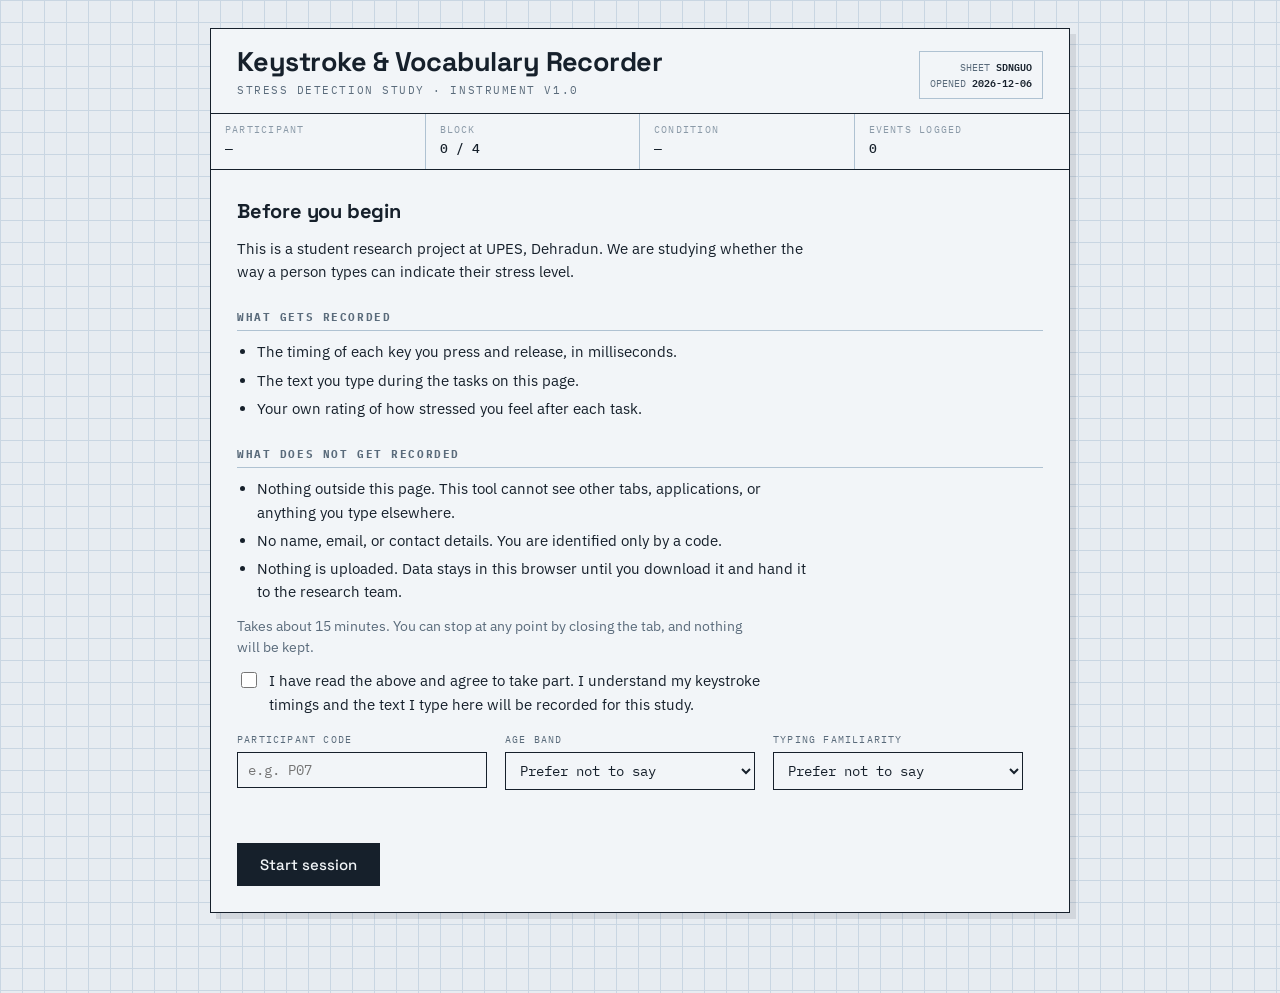
==== collector/typing_collector.html @ 455c0efb "Initial project release" ====
<!DOCTYPE html>
<html lang="en">
<head>
<meta charset="utf-8">
<meta name="viewport" content="width=device-width, initial-scale=1">
<title>Keystroke &amp; Vocabulary Recorder — Stress Study</title>
<link rel="preconnect" href="https://fonts.googleapis.com">
<link rel="preconnect" href="https://fonts.gstatic.com" crossorigin>
<link href="https://fonts.googleapis.com/css2?family=Space+Grotesk:wght@400;500;700&family=IBM+Plex+Mono:wght@400;500;600&family=IBM+Plex+Sans:wght@400;500;600&display=swap" rel="stylesheet">
<style>
:root{
  --paper:#E7ECF1;
  --paper-2:#F2F5F8;
  --grid:#C9D6E2;
  --grid-strong:#AFC2D2;
  --ink:#16202B;
  --ink-soft:#5A6B7B;
  --ink-faint:#8B9AA8;
  --pen:#B3123F;
  --pen-soft:#E4B5C3;
  --calm:#0F766E;
  --rule:#16202B;
  --focus:#B3123F;
}
*{box-sizing:border-box}
html,body{margin:0;padding:0}
body{
  background:var(--paper);
  background-image:
    linear-gradient(var(--grid) 1px, transparent 1px),
    linear-gradient(90deg, var(--grid) 1px, transparent 1px);
  background-size:22px 22px;
  color:var(--ink);
  font-family:'IBM Plex Sans',system-ui,sans-serif;
  font-size:15px;
  line-height:1.55;
  min-height:100vh;
  padding:28px 20px 80px;
}
.sheet{
  max-width:860px;margin:0 auto;
  background:var(--paper-2);
  border:1.5px solid var(--rule);
  box-shadow:6px 6px 0 rgba(22,32,43,.10);
}

/* ---- masthead ---- */
.masthead{border-bottom:1.5px solid var(--rule);padding:18px 26px 14px;display:flex;justify-content:space-between;align-items:flex-end;gap:18px;flex-wrap:wrap}
.masthead h1{
  font-family:'Space Grotesk',sans-serif;font-weight:700;
  font-size:clamp(19px,3.4vw,27px);letter-spacing:-.02em;margin:0;line-height:1.1;
}
.masthead .sub{font-family:'IBM Plex Mono',monospace;font-size:11px;letter-spacing:.14em;text-transform:uppercase;color:var(--ink-soft);margin-top:5px}
.stamp{font-family:'IBM Plex Mono',monospace;font-size:10px;line-height:1.5;text-align:right;color:var(--ink-soft);border:1px solid var(--grid-strong);padding:7px 10px;white-space:nowrap}
.stamp b{color:var(--ink);font-weight:600}

/* ---- field row (lab form) ---- */
.fields{display:flex;border-bottom:1.5px solid var(--rule);flex-wrap:wrap}
.field{flex:1 1 140px;padding:9px 14px;border-right:1px solid var(--grid-strong);min-width:0}
.field:last-child{border-right:none}
.field .k{font-family:'IBM Plex Mono',monospace;font-size:9.5px;letter-spacing:.13em;text-transform:uppercase;color:var(--ink-faint)}
.field .v{font-family:'IBM Plex Mono',monospace;font-size:13px;font-weight:500;margin-top:2px;overflow:hidden;text-overflow:ellipsis}

.body{padding:26px}
.screen{display:none}
.screen.on{display:block}

h2{font-family:'Space Grotesk',sans-serif;font-size:20px;letter-spacing:-.01em;margin:0 0 10px}
h3{font-family:'IBM Plex Mono',monospace;font-size:10.5px;letter-spacing:.15em;text-transform:uppercase;color:var(--ink-soft);margin:26px 0 9px;padding-bottom:5px;border-bottom:1px solid var(--grid-strong)}
p{margin:0 0 12px;max-width:64ch}
.muted{color:var(--ink-soft);font-size:13.5px}
ul{margin:0 0 12px;padding-left:20px;max-width:64ch}
li{margin-bottom:5px}

/* ---- controls ---- */
label.inline{display:flex;gap:9px;align-items:flex-start;margin:10px 0;cursor:pointer;max-width:64ch}
input[type=checkbox]{margin-top:3px;width:16px;height:16px;accent-color:var(--pen);flex-shrink:0}
input[type=text],input[type=number],select{
  font-family:'IBM Plex Mono',monospace;font-size:14px;padding:8px 10px;
  border:1.5px solid var(--ink);background:var(--paper-2);color:var(--ink);border-radius:0;width:100%;max-width:250px;
}
input:focus-visible,select:focus-visible,textarea:focus-visible,button:focus-visible{outline:2.5px solid var(--focus);outline-offset:2px}
.row{display:flex;gap:18px;flex-wrap:wrap;margin-bottom:14px}
.row>div{flex:0 1 250px}
.row .k{font-family:'IBM Plex Mono',monospace;font-size:10px;letter-spacing:.12em;text-transform:uppercase;color:var(--ink-soft);display:block;margin-bottom:5px}

button{
  font-family:'Space Grotesk',sans-serif;font-weight:500;font-size:15px;
  padding:11px 22px;border:1.5px solid var(--ink);background:var(--ink);color:var(--paper-2);
  cursor:pointer;border-radius:0;transition:transform .08s ease, box-shadow .08s ease;
}
button:hover:not(:disabled){transform:translate(-1px,-1px);box-shadow:3px 3px 0 rgba(22,32,43,.28)}
button:active:not(:disabled){transform:translate(0,0);box-shadow:none}
button:disabled{opacity:.35;cursor:not-allowed}
button.ghost{background:transparent;color:var(--ink)}
button.pen{background:var(--pen);border-color:var(--pen)}
.actions{display:flex;gap:11px;flex-wrap:wrap;margin-top:22px;align-items:center}

/* ---- condition banner ---- */
.banner{border:1.5px solid var(--ink);padding:13px 16px;margin-bottom:18px;display:flex;justify-content:space-between;align-items:center;gap:14px;flex-wrap:wrap}
.banner.calm{border-color:var(--calm);background:rgba(15,118,110,.06)}
.banner.pressed{border-color:var(--pen);background:rgba(179,18,63,.06)}
.banner .lbl{font-family:'IBM Plex Mono',monospace;font-size:10px;letter-spacing:.15em;text-transform:uppercase;color:var(--ink-soft)}
.banner .title{font-family:'Space Grotesk',sans-serif;font-weight:700;font-size:17px;margin-top:1px}
.clock{font-family:'IBM Plex Mono',monospace;font-size:30px;font-weight:600;font-variant-numeric:tabular-nums;letter-spacing:-.02em}
.clock.warn{color:var(--pen)}

/* ---- passage ---- */
.passage{
  border-left:3px solid var(--grid-strong);padding:12px 16px;margin-bottom:16px;
  font-family:'IBM Plex Sans',sans-serif;font-size:15.5px;line-height:1.7;background:rgba(201,214,226,.20);
}
.prompt{border-left:3px solid var(--pen);padding:12px 16px;margin-bottom:16px;background:rgba(179,18,63,.05);font-size:15.5px}

textarea{
  width:100%;min-height:180px;padding:14px;font-family:'IBM Plex Mono',monospace;font-size:14.5px;line-height:1.65;
  border:1.5px solid var(--ink);background:var(--paper-2);color:var(--ink);resize:vertical;border-radius:0;
}
textarea:disabled{opacity:.55}

/* ---- live trace: the signature ---- */
.trace-wrap{margin-top:16px;border:1.5px solid var(--ink);background:var(--paper-2)}
.trace-head{display:flex;justify-content:space-between;align-items:center;padding:6px 11px;border-bottom:1px solid var(--grid-strong);font-family:'IBM Plex Mono',monospace;font-size:9.5px;letter-spacing:.14em;text-transform:uppercase;color:var(--ink-soft)}
canvas{display:block;width:100%;height:96px}
.readout{display:flex;border-top:1px solid var(--grid-strong);flex-wrap:wrap}
.cell{flex:1 1 88px;padding:7px 11px;border-right:1px solid var(--grid-strong)}
.cell:last-child{border-right:none}
.cell .k{font-family:'IBM Plex Mono',monospace;font-size:9px;letter-spacing:.11em;text-transform:uppercase;color:var(--ink-faint)}
.cell .v{font-family:'IBM Plex Mono',monospace;font-size:17px;font-weight:600;font-variant-numeric:tabular-nums}

/* ---- rating scale ---- */
.scale{display:flex;gap:8px;flex-wrap:wrap;margin:12px 0 6px}
.scale button{flex:1 1 84px;background:transparent;color:var(--ink);padding:14px 8px;font-family:'IBM Plex Mono',monospace;font-size:13px}
.scale button.sel{background:var(--pen);border-color:var(--pen);color:var(--paper-2)}
.scale-ends{display:flex;justify-content:space-between;font-family:'IBM Plex Mono',monospace;font-size:10px;color:var(--ink-faint);text-transform:uppercase;letter-spacing:.1em}

/* ---- progress ---- */
.blocks{display:flex;gap:5px;margin-bottom:20px}
.blk{flex:1;height:5px;background:var(--grid)}
.blk.done{background:var(--calm)}
.blk.now{background:var(--pen)}

table{width:100%;border-collapse:collapse;font-family:'IBM Plex Mono',monospace;font-size:12.5px;margin-bottom:8px}
th,td{text-align:left;padding:6px 9px;border-bottom:1px solid var(--grid-strong)}
th{font-size:9.5px;letter-spacing:.12em;text-transform:uppercase;color:var(--ink-faint);font-weight:500}
td.num{text-align:right;font-variant-numeric:tabular-nums}

.note{font-family:'IBM Plex Mono',monospace;font-size:11.5px;color:var(--ink-soft);border-top:1px solid var(--grid-strong);padding-top:12px;margin-top:24px}
.err{color:var(--pen);font-family:'IBM Plex Mono',monospace;font-size:12.5px;margin-top:9px;min-height:17px}

@media (prefers-reduced-motion:reduce){*{transition:none!important;animation:none!important}
button:hover:not(:disabled){transform:none;box-shadow:none}}
@media (max-width:560px){body{padding:12px 8px 60px}.body{padding:18px 15px}.masthead{padding:15px 16px 12px}}
</style>
</head>
<body>
<div class="sheet">

  <div class="masthead">
    <div>
      <h1>Keystroke &amp; Vocabulary Recorder</h1>
      <div class="sub">Stress Detection Study · Instrument v1.0</div>
    </div>
    <div class="stamp">
      SHEET <b id="stampId">—</b><br>
      OPENED <b id="stampDate">—</b>
    </div>
  </div>

  <div class="fields">
    <div class="field"><div class="k">Participant</div><div class="v" id="fParticipant">—</div></div>
    <div class="field"><div class="k">Block</div><div class="v" id="fBlock">0 / 4</div></div>
    <div class="field"><div class="k">Condition</div><div class="v" id="fCondition">—</div></div>
    <div class="field"><div class="k">Events logged</div><div class="v" id="fEvents">0</div></div>
  </div>

  <div class="body">

  <!-- ================= CONSENT ================= -->
  <section class="screen on" id="s-consent">
    <h2>Before you begin</h2>
    <p>This is a student research project at UPES, Dehradun. We are studying whether the way a person types can indicate their stress level.</p>

    <h3>What gets recorded</h3>
    <ul>
      <li>The timing of each key you press and release, in milliseconds.</li>
      <li>The text you type during the tasks on this page.</li>
      <li>Your own rating of how stressed you feel after each task.</li>
    </ul>

    <h3>What does not get recorded</h3>
    <ul>
      <li>Nothing outside this page. This tool cannot see other tabs, applications, or anything you type elsewhere.</li>
      <li>No name, email, or contact details. You are identified only by a code.</li>
      <li>Nothing is uploaded. Data stays in this browser until you download it and hand it to the research team.</li>
    </ul>

    <p class="muted">Takes about 15 minutes. You can stop at any point by closing the tab, and nothing will be kept.</p>

    <label class="inline">
      <input type="checkbox" id="consent">
      <span>I have read the above and agree to take part. I understand my keystroke timings and the text I type here will be recorded for this study.</span>
    </label>

    <div class="row" style="margin-top:16px">
      <div>
        <span class="k">Participant code</span>
        <input type="text" id="pid" placeholder="e.g. P07" maxlength="12" autocomplete="off">
      </div>
      <div>
        <span class="k">Age band</span>
        <select id="age">
          <option value="">Prefer not to say</option>
          <option>18–21</option><option>22–25</option><option>26–30</option><option>31+</option>
        </select>
      </div>
      <div>
        <span class="k">Typing familiarity</span>
        <select id="skill">
          <option value="">Prefer not to say</option>
          <option>Beginner</option><option>Comfortable</option><option>Touch typist</option>
        </select>
      </div>
    </div>

    <div class="err" id="consentErr"></div>
    <div class="actions"><button id="btnStart">Start session</button></div>
  </section>

  <!-- ================= BRIEF ================= -->
  <section class="screen" id="s-brief">
    <h2 id="briefTitle">Block 1 of 4</h2>
    <div class="blocks" id="briefBlocks"></div>
    <div class="banner" id="briefBanner">
      <div><div class="lbl">Condition</div><div class="title" id="briefCond">—</div></div>
      <div><div class="lbl">Task</div><div class="title" id="briefTask">—</div></div>
    </div>
    <p id="briefText"></p>
    <p class="muted" id="briefHint"></p>
    <div class="actions"><button id="btnBegin">Begin task</button></div>
  </section>

  <!-- ================= TASK ================= -->
  <section class="screen" id="s-task">
    <div class="banner" id="taskBanner">
      <div><div class="lbl">Condition</div><div class="title" id="taskCond">—</div></div>
      <div class="clock" id="clock">00:00</div>
    </div>

    <div id="passageBox" class="passage"></div>
    <div id="promptBox" class="prompt"></div>

    <textarea id="entry" spellcheck="false" autocomplete="off" autocapitalize="off"
      placeholder="Start typing here…"></textarea>

    <div class="trace-wrap">
      <div class="trace-head"><span>Inter-key interval trace</span><span id="traceScale">0–600 ms</span></div>
      <canvas id="trace" width="1600" height="192" aria-label="Live trace of the time between your keystrokes"></canvas>
      <div class="readout">
        <div class="cell"><div class="k">Keys</div><div class="v" id="mKeys">0</div></div>
        <div class="cell"><div class="k">Speed cpm</div><div class="v" id="mSpeed">0</div></div>
        <div class="cell"><div class="k">Corrections</div><div class="v" id="mBack">0</div></div>
        <div class="cell"><div class="k">Pauses &gt;2s</div><div class="v" id="mPause">0</div></div>
        <div class="cell"><div class="k">Median IKI</div><div class="v" id="mIki">—</div></div>
      </div>
    </div>

    <div class="err" id="taskErr"></div>
    <div class="actions"><button id="btnDone">Finish task</button>
      <span class="muted" id="taskFloor"></span></div>
  </section>

  <!-- ================= RATING ================= -->
  <section class="screen" id="s-rate">
    <h2>How did that feel?</h2>
    <p class="muted">Answer for how you felt <em>during the task you just did</em>, not in general.</p>

    <h3>Stress level</h3>
    <div class="scale" id="scaleStress">
      <button data-v="Low">Low</button>
      <button data-v="Medium">Medium</button>
      <button data-v="High">High</button>
    </div>

    <h3>Intensity</h3>
    <div class="scale" id="scaleIntensity">
      <button data-v="1">1</button><button data-v="2">2</button><button data-v="3">3</button>
      <button data-v="4">4</button><button data-v="5">5</button>
    </div>
    <div class="scale-ends"><span>Completely relaxed</span><span>Extremely stressed</span></div>

    <h3>Time pressure felt</h3>
    <div class="scale" id="scalePressure">
      <button data-v="1">1</button><button data-v="2">2</button><button data-v="3">3</button>
      <button data-v="4">4</button><button data-v="5">5</button>
    </div>
    <div class="scale-ends"><span>None at all</span><span>Very high</span></div>

    <div class="err" id="rateErr"></div>
    <div class="actions"><button id="btnNext">Continue</button></div>
  </section>

  <!-- ================= DONE ================= -->
  <section class="screen" id="s-done">
    <h2>Session complete</h2>
    <p>Thank you. Download both files and send them to the research team.</p>

    <h3>Recorded</h3>
    <table id="summary"></table>

    <div class="actions">
      <button class="pen" id="btnCsvSessions">Download sessions.csv</button>
      <button class="pen" id="btnCsvKeys">Download keystrokes.csv</button>
      <button class="ghost" id="btnJson">Download raw JSON</button>
    </div>

    <div class="actions">
      <button class="ghost" id="btnAnother">Record another participant</button>
    </div>

    <div class="note">
      sessions.csv holds one row per task with the typed text and your ratings.
      keystrokes.csv holds one row per key event with millisecond timings.
      They join on <b>session_id</b>.
    </div>
  </section>

  </div>
</div>

<script>
"use strict";

/* ------------------------------------------------------------------
   Block design: relaxed first, then pressured, so the pressure
   condition cannot contaminate the relaxed baseline.
   Each condition has a COPY task (clean keystroke dynamics, controlled
   text) and a FREE task (real vocabulary + sentiment signal).
-------------------------------------------------------------------*/
const PASSAGE_A = "The library on the north side of campus stays open until midnight during term time. Most students sit near the windows because the light is better there and the tables are wider. A small noticeboard by the entrance lists the opening hours for each day of the week.";
const PASSAGE_B = "Quarterly throughput increased by 34% while the average handling time fell from 12.6 minutes to 9.8 minutes; however, the variance across the three regional teams widened considerably, and the committee requested a breakdown by shift, weekday, and escalation category before approving the revised staffing model.";

const BLOCKS = [
  { cond:"relaxed",   task:"copy", limit:0,   title:"Relaxed · Copy a passage",
    text:"Type the passage below at whatever pace feels natural. There is no timer and no score. Accuracy does not matter.",
    hint:"Take as long as you like." },
  { cond:"relaxed",   task:"free", limit:0,   title:"Relaxed · Write freely",
    text:"Write a few sentences about how your week has been going and what has been on your mind lately.",
    hint:"Aim for 40 words or more. There is no time limit." },
  { cond:"pressured", task:"copy", limit:90,  title:"Pressured · Copy under time",
    text:"Type the passage below as quickly and accurately as you can. You have 90 seconds. The passage is deliberately difficult.",
    hint:"The timer starts on your first keystroke." },
  { cond:"pressured", task:"free", limit:75,  title:"Pressured · Write under time",
    text:"In 75 seconds, write about something currently worrying you or a deadline you are facing.",
    hint:"Write as much as you can before the timer runs out." }
];

const MIN_CHARS = 60;
const PAUSE_MS  = 2000;

const state = {
  participant:{ id:"", age:"", skill:"", consentAt:"" },
  sheetId: "S" + Math.random().toString(36).slice(2,7).toUpperCase(),
  blockIndex: 0,
  sessions: [],
  current: null,
  rating: { stress:null, intensity:null, pressure:null }
};

/* ---------- tiny helpers ---------- */
const $ = id => document.getElementById(id);
const show = id => { document.querySelectorAll(".screen").forEach(s=>s.classList.remove("on")); $(id).classList.add("on"); window.scrollTo({top:0,behavior:"instant"}); };
const pad2 = n => String(n).padStart(2,"0");
const nowIso = () => new Date().toISOString();

function median(a){ if(!a.length) return null; const s=[...a].sort((x,y)=>x-y); const m=s.length>>1;
  return s.length%2 ? s[m] : (s[m-1]+s[m])/2; }

/* ---------- stamps ---------- */
$("stampId").textContent = state.sheetId;
$("stampDate").textContent = new Date().toISOString().slice(0,10);

/* ================= CONSENT ================= */
$("btnStart").addEventListener("click", () => {
  const id = $("pid").value.trim();
  if(!$("consent").checked){ $("consentErr").textContent = "Tick the consent box to continue."; return; }
  if(!id){ $("consentErr").textContent = "Enter a participant code so the files can be matched up."; return; }
  $("consentErr").textContent = "";
  state.participant = { id, age:$("age").value, skill:$("skill").value, consentAt: nowIso() };
  $("fParticipant").textContent = id;
  state.blockIndex = 0;
  openBrief();
});

/* ================= BRIEF ================= */
function renderBlocks(el){
  el.innerHTML = "";
  BLOCKS.forEach((_,i)=>{
    const d=document.createElement("div");
    d.className = "blk" + (i<state.blockIndex ? " done" : i===state.blockIndex ? " now" : "");
    el.appendChild(d);
  });
}

function openBrief(){
  const b = BLOCKS[state.blockIndex];
  $("briefTitle").textContent = `Block ${state.blockIndex+1} of ${BLOCKS.length}`;
  $("briefCond").textContent  = b.cond === "relaxed" ? "Relaxed" : "Time pressure";
  $("briefTask").textContent  = b.task === "copy" ? "Copy passage" : "Free writing";
  $("briefText").textContent  = b.text;
  $("briefHint").textContent  = b.hint;
  $("briefBanner").className  = "banner " + (b.cond==="relaxed" ? "calm" : "pressed");
  renderBlocks($("briefBlocks"));
  $("fBlock").textContent = `${state.blockIndex+1} / ${BLOCKS.length}`;
  $("fCondition").textContent = b.cond === "relaxed" ? "Relaxed" : "Pressured";
  show("s-brief");
}
$("btnBegin").addEventListener("click", startTask);

/* ================= TASK ================= */
let timerHandle = null, tickHandle = null, started = false;

function startTask(){
  const b = BLOCKS[state.blockIndex];
  state.current = {
    session_id: `${state.participant.id}_B${state.blockIndex+1}`,
    block: state.blockIndex+1,
    condition: b.cond,
    task_type: b.task,
    time_limit_s: b.limit,
    target_text: b.task==="copy" ? (b.cond==="relaxed"?PASSAGE_A:PASSAGE_B) : "",
    prompt: b.task==="free" ? b.text : "",
    started_at: nowIso(),
    t0: performance.now(),
    events: [],
    downAt: new Map(),
    ikis: [],
    lastDown: null,
    backspaces: 0,
    pauses: 0
  };
  started = false;

  $("taskCond").textContent = b.cond==="relaxed" ? "Relaxed" : "Time pressure";
  $("taskBanner").className = "banner " + (b.cond==="relaxed" ? "calm" : "pressed");
  $("taskErr").textContent = "";
  $("taskFloor").textContent = b.task==="free" ? `Minimum ${MIN_CHARS} characters.` : "";

  if(b.task==="copy"){ $("passageBox").style.display="block"; $("passageBox").textContent = state.current.target_text; $("promptBox").style.display="none"; }
  else { $("passageBox").style.display="none"; $("promptBox").style.display="block"; $("promptBox").textContent = b.text; }

  const ta = $("entry");
  ta.value = ""; ta.disabled = false;
  $("clock").textContent = b.limit ? `${pad2(Math.floor(b.limit/60))}:${pad2(b.limit%60)}` : "00:00";
  $("clock").classList.remove("warn");
  resetTrace(); updateMetrics();
  show("s-task");
  setTimeout(()=>ta.focus(), 60);
}

const entry = $("entry");
entry.addEventListener("paste", e => { e.preventDefault(); $("taskErr").textContent = "Pasting is disabled — the study needs your live typing."; });
entry.addEventListener("drop",  e => e.preventDefault());

entry.addEventListener("keydown", e => {
  const c = state.current; if(!c) return;
  const t = performance.now() - c.t0;

  if(!started){ started = true; beginClock(); }

  if(!c.downAt.has(e.code)) c.downAt.set(e.code, t);

  if(c.lastDown !== null){
    const iki = t - c.lastDown;
    if(iki >= 0 && iki < 60000){
      c.ikis.push(iki);
      if(iki > PAUSE_MS) c.pauses++;
      pushTrace(iki);
    }
  }
  c.lastDown = t;
  if(e.key === "Backspace" || e.key === "Delete") c.backspaces++;

  c.events.push({ ev:"down", key:e.key, code:e.code, t:+t.toFixed(2),
                  shift:e.shiftKey?1:0, ctrl:e.ctrlKey?1:0, alt:e.altKey?1:0 });
  updateMetrics();
});

entry.addEventListener("keyup", e => {
  const c = state.current; if(!c) return;
  const t = performance.now() - c.t0;
  let dwell = null;
  if(c.downAt.has(e.code)){ dwell = t - c.downAt.get(e.code); c.downAt.delete(e.code); }
  c.events.push({ ev:"up", key:e.key, code:e.code, t:+t.toFixed(2),
                  dwell: dwell===null?"":+dwell.toFixed(2), shift:0, ctrl:0, alt:0 });
});

/* ---------- clock ---------- */
function beginClock(){
  const b = BLOCKS[state.blockIndex];
  const t0 = performance.now();
  clearInterval(tickHandle);
  tickHandle = setInterval(()=>{
    const el = (performance.now()-t0)/1000;
    if(b.limit){
      const left = Math.max(0, b.limit - el);
      $("clock").textContent = `${pad2(Math.floor(left/60))}:${pad2(Math.floor(left%60))}`;
      $("clock").classList.toggle("warn", left <= 15);
      if(left <= 0){ clearInterval(tickHandle); finishTask(true); }
    } else {
      $("clock").textContent = `${pad2(Math.floor(el/60))}:${pad2(Math.floor(el%60))}`;
    }
    updateMetrics();
  }, 200);
}

/* ---------- live metrics ---------- */
function updateMetrics(){
  const c = state.current; if(!c) return;
  const chars = entry.value.length;
  const mins = Math.max((performance.now()-c.t0)/60000, 1e-6);
  $("mKeys").textContent  = c.events.filter(e=>e.ev==="down").length;
  $("mSpeed").textContent = started ? Math.round(chars/mins) : 0;
  $("mBack").textContent  = c.backspaces;
  $("mPause").textContent = c.pauses;
  const m = median(c.ikis);
  $("mIki").textContent   = m===null ? "—" : Math.round(m);
  $("fEvents").textContent = totalEvents() + c.events.length;
}
const totalEvents = () => state.sessions.reduce((n,s)=>n+s.events.length,0);

/* ---------- the trace: a chart-recorder pen for inter-key intervals ---------- */
const cv = $("trace"), cx = cv.getContext("2d");
let traceData = [];
const TRACE_MAX = 160, TRACE_CEIL = 600;

function resetTrace(){ traceData = []; drawTrace(); }
function pushTrace(v){ traceData.push(v); if(traceData.length>TRACE_MAX) traceData.shift(); drawTrace(); }

function drawTrace(){
  const W = cv.width, H = cv.height;
  const css = getComputedStyle(document.documentElement);
  const grid = css.getPropertyValue("--grid").trim() || "#C9D6E2";
  const pen  = css.getPropertyValue("--pen").trim()  || "#B3123F";
  const soft = css.getPropertyValue("--ink-faint").trim() || "#8B9AA8";

  cx.clearRect(0,0,W,H);

  // graph-paper ruling
  cx.strokeStyle = grid; cx.lineWidth = 1;
  for(let i=1;i<4;i++){ const y=(H/4)*i; cx.beginPath(); cx.moveTo(0,y); cx.lineTo(W,y); cx.stroke(); }

  // pause threshold line
  const yPause = H - (Math.min(PAUSE_MS,TRACE_CEIL)/TRACE_CEIL)*H;
  cx.strokeStyle = soft; cx.setLineDash([5,5]);
  cx.beginPath(); cx.moveTo(0,yPause); cx.lineTo(W,yPause); cx.stroke(); cx.setLineDash([]);

  if(!traceData.length) return;

  const step = W / TRACE_MAX;
  cx.strokeStyle = pen; cx.lineWidth = 2.2; cx.lineJoin="round";
  cx.beginPath();
  traceData.forEach((v,i)=>{
    const x = i*step;
    const y = H - (Math.min(v,TRACE_CEIL)/TRACE_CEIL)*H;
    i ? cx.lineTo(x,y) : cx.moveTo(x,y);
  });
  cx.stroke();

  // mark pauses that clipped the ceiling
  cx.fillStyle = pen;
  traceData.forEach((v,i)=>{ if(v>TRACE_CEIL){ cx.fillRect(i*step-1.5, 0, 3, 7); } });
}
window.addEventListener("resize", drawTrace);

/* ---------- finish ---------- */
$("btnDone").addEventListener("click", ()=>finishTask(false));

function finishTask(auto){
  const c = state.current; if(!c) return;
  const b = BLOCKS[state.blockIndex];
  const text = entry.value;

  if(!auto && text.trim().length < MIN_CHARS){
    $("taskErr").textContent = `Type at least ${MIN_CHARS} characters before finishing (currently ${text.trim().length}).`;
    return;
  }
  clearInterval(tickHandle);
  entry.disabled = true;

  const durMs = performance.now() - c.t0;
  const downs = c.events.filter(e=>e.ev==="down").length;
  const dwells = c.events.filter(e=>e.ev==="up" && e.dwell!=="" && e.dwell<2000).map(e=>e.dwell);

  c.typed_text   = text;
  c.ended_at     = nowIso();
  c.duration_s   = +(durMs/1000).toFixed(2);
  c.char_count   = text.length;
  c.word_count   = text.trim() ? text.trim().split(/\s+/).length : 0;
  c.keystrokes   = downs;
  c.typing_speed_cpm = +(text.length/(durMs/60000)).toFixed(2);
  c.backspace_rate   = downs ? +(c.backspaces/downs).toFixed(4) : 0;
  c.long_pause_rate  = c.ikis.length ? +(c.pauses/c.ikis.length).toFixed(4) : 0;
  c.median_iki_ms    = median(c.ikis) === null ? "" : +median(c.ikis).toFixed(2);
  c.mean_iki_ms      = c.ikis.length ? +(c.ikis.reduce((a,b)=>a+b,0)/c.ikis.length).toFixed(2) : "";
  c.mean_dwell_ms    = dwells.length ? +(dwells.reduce((a,b)=>a+b,0)/dwells.length).toFixed(2) : "";
  c.timed_out        = auto ? 1 : 0;
  delete c.downAt;

  state.rating = { stress:null, intensity:null, pressure:null };
  document.querySelectorAll(".scale button").forEach(b=>b.classList.remove("sel"));
  $("rateErr").textContent = "";
  show("s-rate");
}

/* ================= RATING ================= */
function wireScale(elId, key){
  $(elId).addEventListener("click", e => {
    const btn = e.target.closest("button"); if(!btn) return;
    $(elId).querySelectorAll("button").forEach(b=>b.classList.remove("sel"));
    btn.classList.add("sel");
    state.rating[key] = btn.dataset.v;
  });
}
wireScale("scaleStress","stress");
wireScale("scaleIntensity","intensity");
wireScale("scalePressure","pressure");

$("btnNext").addEventListener("click", () => {
  const r = state.rating;
  if(!r.stress || !r.intensity || !r.pressure){ $("rateErr").textContent = "Answer all three before continuing."; return; }
  const c = state.current;
  c.self_report_stress = r.stress;
  c.self_report_intensity = +r.intensity;
  c.self_report_pressure = +r.pressure;
  state.sessions.push(c);
  state.current = null;
  persist();

  state.blockIndex++;
  if(state.blockIndex < BLOCKS.length) openBrief();
  else finishSession();
});

/* ================= DONE ================= */
function finishSession(){
  const t = $("summary");
  t.innerHTML = "<tr><th>Block</th><th>Condition</th><th>Task</th><th class='num'>Words</th><th class='num'>Keys</th><th class='num'>cpm</th><th>Stress</th></tr>";
  state.sessions.forEach(s=>{
    const tr = document.createElement("tr");
    tr.innerHTML = `<td>${s.block}</td><td>${s.condition}</td><td>${s.task_type}</td>
      <td class="num">${s.word_count}</td><td class="num">${s.keystrokes}</td>
      <td class="num">${Math.round(s.typing_speed_cpm)}</td><td>${s.self_report_stress}</td>`;
    t.appendChild(tr);
  });
  $("fCondition").textContent = "complete";
  show("s-done");
}

/* ---------- CSV export ---------- */
const SESSION_COLS = ["participant_id","age_band","typing_familiarity","session_id","block","condition",
  "task_type","time_limit_s","timed_out","started_at","ended_at","duration_s","char_count","word_count",
  "keystrokes","typing_speed_cpm","backspace_count","backspace_rate","long_pause_count","long_pause_rate",
  "median_iki_ms","mean_iki_ms","mean_dwell_ms","self_report_stress","self_report_intensity",
  "self_report_pressure","typed_text"];

function esc(v){
  const s = v===null||v===undefined ? "" : String(v);
  return /[",\n\r]/.test(s) ? '"'+s.replace(/"/g,'""')+'"' : s;
}

function sessionsCsv(){
  const p = state.participant;
  const rows = [SESSION_COLS.join(",")];
  state.sessions.forEach(s=>{
    rows.push([p.id,p.age,p.skill,s.session_id,s.block,s.condition,s.task_type,s.time_limit_s,s.timed_out,
      s.started_at,s.ended_at,s.duration_s,s.char_count,s.word_count,s.keystrokes,s.typing_speed_cpm,
      s.backspaces,s.backspace_rate,s.pauses,s.long_pause_rate,s.median_iki_ms,s.mean_iki_ms,s.mean_dwell_ms,
      s.self_report_stress,s.self_report_intensity,s.self_report_pressure,s.typed_text].map(esc).join(","));
  });
  return rows.join("\n");
}

function keystrokesCsv(){
  const p = state.participant;
  const rows = ["participant_id,session_id,condition,task_type,event,key,code,t_ms,dwell_ms,shift,ctrl,alt,stress_label"];
  state.sessions.forEach(s=>{
    s.events.forEach(e=>{
      rows.push([p.id,s.session_id,s.condition,s.task_type,e.ev,e.key,e.code,e.t,
        e.dwell===undefined?"":e.dwell,e.shift,e.ctrl,e.alt,s.self_report_stress].map(esc).join(","));
    });
  });
  return rows.join("\n");
}

function download(name, text, mime){
  const blob = new Blob([text], {type: mime || "text/csv;charset=utf-8"});
  const url = URL.createObjectURL(blob);
  const a = document.createElement("a");
  a.href = url; a.download = name; document.body.appendChild(a); a.click();
  document.body.removeChild(a); setTimeout(()=>URL.revokeObjectURL(url), 1500);
}

const tag = () => `${state.participant.id}_${state.sheetId}`;
$("btnCsvSessions").addEventListener("click", ()=>download(`sessions_${tag()}.csv`, sessionsCsv()));
$("btnCsvKeys").addEventListener("click", ()=>download(`keystrokes_${tag()}.csv`, keystrokesCsv()));
$("btnJson").addEventListener("click", ()=>download(`raw_${tag()}.json`,
  JSON.stringify({participant:state.participant, sheet:state.sheetId, sessions:state.sessions}, null, 2),
  "application/json"));

$("btnAnother").addEventListener("click", ()=>{
  if(!confirm("Start a new participant? Download the files first — this clears the current session.")) return;
  state.sessions = []; state.blockIndex = 0; state.current = null;
  state.sheetId = "S" + Math.random().toString(36).slice(2,7).toUpperCase();
  $("stampId").textContent = state.sheetId;
  $("pid").value = ""; $("consent").checked = false;
  $("fParticipant").textContent = "—"; $("fBlock").textContent = "0 / 4";
  $("fCondition").textContent = "—"; $("fEvents").textContent = "0";
  show("s-consent");
});

/* ---------- crash resilience (best effort, never blocks the app) ---------- */
function persist(){
  try{
    localStorage.setItem("stress_recorder_backup", JSON.stringify({
      participant: state.participant, sheet: state.sheetId,
      sessions: state.sessions.map(s=>({...s, events: s.events.length}))
    }));
  }catch(_){ /* private mode or file:// — data still lives in memory */ }
}

window.addEventListener("beforeunload", e => {
  if(state.sessions.length && $("s-done").classList.contains("on") === false){
    e.preventDefault(); e.returnValue = "";
  }
});

drawTrace();
</script>
</body>
</html>
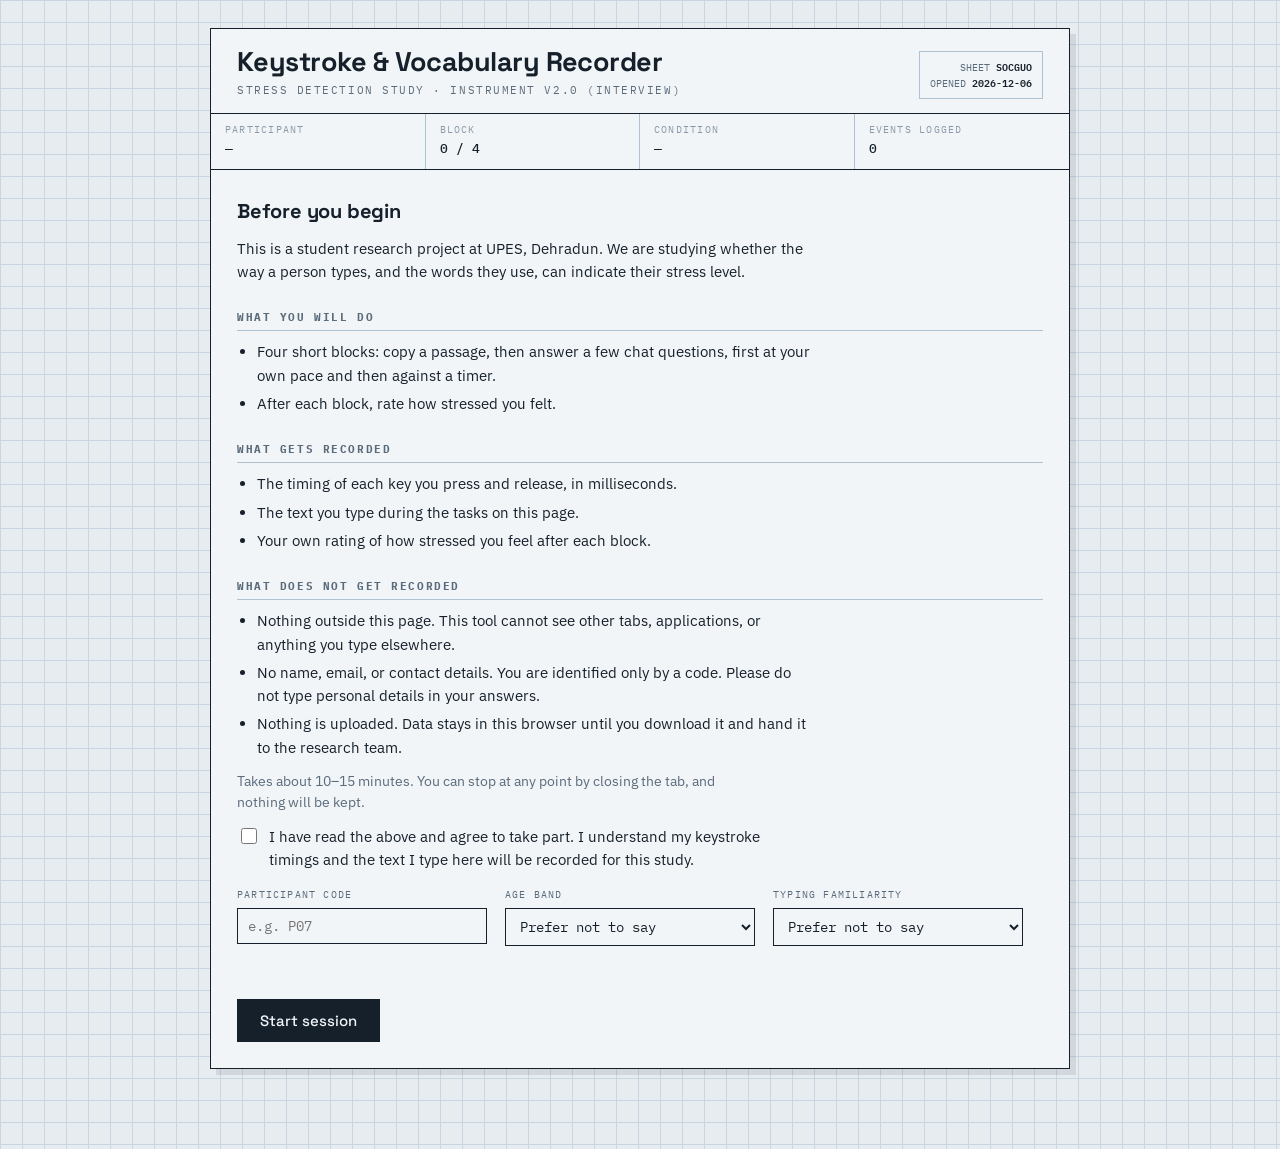
==== commit df58b6dd: "Complete final evaluation, EmoSurv study and history dashboard - Add EmoSurv as a second paired data" ====
--- a/collector/typing_collector.html
+++ b/collector/typing_collector.html
@@ -151,6 +151,19 @@
 @media (prefers-reduced-motion:reduce){*{transition:none!important;animation:none!important}
 button:hover:not(:disabled){transform:none;box-shadow:none}}
 @media (max-width:560px){body{padding:12px 8px 60px}.body{padding:18px 15px}.masthead{padding:15px 16px 12px}}
+
+/* ---- chat (interview blocks) ---- */
+.qcount{font-family:'IBM Plex Mono',monospace;font-size:11px;letter-spacing:.12em;text-transform:uppercase;color:var(--ink-soft);margin-bottom:10px}
+.chatlog{border:1.5px solid var(--ink);background:var(--paper);padding:14px;height:300px;overflow-y:auto;margin-bottom:12px;display:flex;flex-direction:column;gap:9px}
+.msg{max-width:78%;padding:9px 13px;font-size:15px;line-height:1.5;white-space:pre-wrap;overflow-wrap:anywhere}
+.msg.bot{align-self:flex-start;background:var(--paper-2);border:1.5px solid var(--grid-strong)}
+.msg.bot.q{border-color:var(--ink);font-weight:500}
+.msg.me{align-self:flex-end;background:var(--ink);color:var(--paper-2)}
+.msg.me.late{background:var(--pen)}
+.msg .meta{display:block;font-family:'IBM Plex Mono',monospace;font-size:9.5px;letter-spacing:.1em;text-transform:uppercase;opacity:.7;margin-top:3px}
+#reply{min-height:96px}
+.recover{border:1.5px dashed var(--pen);padding:10px 14px;margin-bottom:18px;font-size:13.5px;display:none}
+.recover.on{display:block}
 </style>
 </head>
 <body>
@@ -159,7 +172,7 @@
   <div class="masthead">
     <div>
       <h1>Keystroke &amp; Vocabulary Recorder</h1>
-      <div class="sub">Stress Detection Study · Instrument v1.0</div>
+      <div class="sub">Stress Detection Study · Instrument v2.0 (interview)</div>
     </div>
     <div class="stamp">
       SHEET <b id="stampId">—</b><br>
@@ -176,26 +189,41 @@
 
   <div class="body">
 
+  <div class="recover" id="recoverBox">
+    A recording from an earlier visit is still saved in this browser
+    (<b id="recoverWho">—</b>).
+    <div class="actions" style="margin-top:8px">
+      <button class="pen" id="btnRecoverDl">Download recovered data</button>
+      <button class="ghost" id="btnRecoverDrop">Discard it</button>
+    </div>
+  </div>
+
   <!-- ================= CONSENT ================= -->
   <section class="screen on" id="s-consent">
     <h2>Before you begin</h2>
-    <p>This is a student research project at UPES, Dehradun. We are studying whether the way a person types can indicate their stress level.</p>
+    <p>This is a student research project at UPES, Dehradun. We are studying whether the way a person types, and the words they use, can indicate their stress level.</p>
+
+    <h3>What you will do</h3>
+    <ul>
+      <li>Four short blocks: copy a passage, then answer a few chat questions, first at your own pace and then against a timer.</li>
+      <li>After each block, rate how stressed you felt.</li>
+    </ul>
 
     <h3>What gets recorded</h3>
     <ul>
       <li>The timing of each key you press and release, in milliseconds.</li>
       <li>The text you type during the tasks on this page.</li>
-      <li>Your own rating of how stressed you feel after each task.</li>
+      <li>Your own rating of how stressed you feel after each block.</li>
     </ul>
 
     <h3>What does not get recorded</h3>
     <ul>
       <li>Nothing outside this page. This tool cannot see other tabs, applications, or anything you type elsewhere.</li>
-      <li>No name, email, or contact details. You are identified only by a code.</li>
+      <li>No name, email, or contact details. You are identified only by a code. Please do not type personal details in your answers.</li>
       <li>Nothing is uploaded. Data stays in this browser until you download it and hand it to the research team.</li>
     </ul>
 
-    <p class="muted">Takes about 15 minutes. You can stop at any point by closing the tab, and nothing will be kept.</p>
+    <p class="muted">Takes about 10–15 minutes. You can stop at any point by closing the tab, and nothing will be kept.</p>
 
     <label class="inline">
       <input type="checkbox" id="consent">
@@ -237,10 +265,10 @@
     </div>
     <p id="briefText"></p>
     <p class="muted" id="briefHint"></p>
-    <div class="actions"><button id="btnBegin">Begin task</button></div>
+    <div class="actions"><button id="btnBegin">Begin</button></div>
   </section>
 
-  <!-- ================= TASK ================= -->
+  <!-- ================= COPY TASK ================= -->
   <section class="screen" id="s-task">
     <div class="banner" id="taskBanner">
       <div><div class="lbl">Condition</div><div class="title" id="taskCond">—</div></div>
@@ -248,32 +276,54 @@
     </div>
 
     <div id="passageBox" class="passage"></div>
-    <div id="promptBox" class="prompt"></div>
 
     <textarea id="entry" spellcheck="false" autocomplete="off" autocapitalize="off"
       placeholder="Start typing here…"></textarea>
 
-    <div class="trace-wrap">
-      <div class="trace-head"><span>Inter-key interval trace</span><span id="traceScale">0–600 ms</span></div>
-      <canvas id="trace" width="1600" height="192" aria-label="Live trace of the time between your keystrokes"></canvas>
-      <div class="readout">
-        <div class="cell"><div class="k">Keys</div><div class="v" id="mKeys">0</div></div>
-        <div class="cell"><div class="k">Speed cpm</div><div class="v" id="mSpeed">0</div></div>
-        <div class="cell"><div class="k">Corrections</div><div class="v" id="mBack">0</div></div>
-        <div class="cell"><div class="k">Pauses &gt;2s</div><div class="v" id="mPause">0</div></div>
-        <div class="cell"><div class="k">Median IKI</div><div class="v" id="mIki">—</div></div>
-      </div>
-    </div>
+    <div id="traceSlotTask"></div>
 
     <div class="err" id="taskErr"></div>
     <div class="actions"><button id="btnDone">Finish task</button>
       <span class="muted" id="taskFloor"></span></div>
   </section>
 
+  <!-- ================= CHAT TASK ================= -->
+  <section class="screen" id="s-chat">
+    <div class="banner" id="chatBanner">
+      <div><div class="lbl">Condition</div><div class="title" id="chatCond">—</div></div>
+      <div class="clock" id="chatClock">00:00</div>
+    </div>
+    <div class="qcount" id="qCount">Question 1 of 4</div>
+
+    <div class="chatlog" id="chatLog" aria-live="polite"></div>
+
+    <textarea id="reply" spellcheck="false" autocomplete="off" autocapitalize="off"
+      placeholder="Type your answer… (Enter sends, Shift+Enter for a new line)"></textarea>
+
+    <div id="traceSlotChat"></div>
+
+    <div class="err" id="chatErr"></div>
+    <div class="actions"><button id="btnSend">Send answer</button>
+      <span class="muted" id="chatFloor"></span></div>
+  </section>
+
+  <!-- shared live trace, moved into whichever task screen is active -->
+  <div class="trace-wrap" id="traceWrap">
+    <div class="trace-head"><span>Inter-key interval trace</span><span id="traceScale">0–600 ms</span></div>
+    <canvas id="trace" width="1600" height="192" aria-label="Live trace of the time between your keystrokes"></canvas>
+    <div class="readout">
+      <div class="cell"><div class="k">Keys</div><div class="v" id="mKeys">0</div></div>
+      <div class="cell"><div class="k">Speed cpm</div><div class="v" id="mSpeed">0</div></div>
+      <div class="cell"><div class="k">Corrections</div><div class="v" id="mBack">0</div></div>
+      <div class="cell"><div class="k">Pauses &gt;2s</div><div class="v" id="mPause">0</div></div>
+      <div class="cell"><div class="k">Median IKI</div><div class="v" id="mIki">—</div></div>
+    </div>
+  </div>
+
   <!-- ================= RATING ================= -->
   <section class="screen" id="s-rate">
     <h2>How did that feel?</h2>
-    <p class="muted">Answer for how you felt <em>during the task you just did</em>, not in general.</p>
+    <p class="muted">Answer for how you felt <em>during the block you just did</em>, not in general.</p>
 
     <h3>Stress level</h3>
     <div class="scale" id="scaleStress">
@@ -303,15 +353,16 @@
   <!-- ================= DONE ================= -->
   <section class="screen" id="s-done">
     <h2>Session complete</h2>
-    <p>Thank you. Download both files and send them to the research team.</p>
+    <p>Thank you. Download the files and send them to the research team.</p>
 
     <h3>Recorded</h3>
     <table id="summary"></table>
 
     <div class="actions">
-      <button class="pen" id="btnCsvSessions">Download sessions.csv</button>
-      <button class="pen" id="btnCsvKeys">Download keystrokes.csv</button>
-      <button class="ghost" id="btnJson">Download raw JSON</button>
+      <button class="pen" id="btnCsvAll">Download both CSV files</button>
+      <button class="ghost" id="btnCsvSessions">sessions.csv only</button>
+      <button class="ghost" id="btnCsvKeys">keystrokes.csv only</button>
+      <button class="ghost" id="btnJson">Raw JSON</button>
     </div>
 
     <div class="actions">
@@ -319,9 +370,9 @@
     </div>
 
     <div class="note">
-      sessions.csv holds one row per task with the typed text and your ratings.
+      sessions.csv holds one row per copy task and one row per chat answer, with the typed text and the block's ratings.
       keystrokes.csv holds one row per key event with millisecond timings.
-      They join on <b>session_id</b>.
+      They join on <b>session_id</b>. Put both in <b>data/own/</b>.
     </div>
   </section>
 
@@ -332,38 +383,80 @@
 "use strict";
 
 /* ------------------------------------------------------------------
-   Block design: relaxed first, then pressured, so the pressure
-   condition cannot contaminate the relaxed baseline.
-   Each condition has a COPY task (clean keystroke dynamics, controlled
-   text) and a FREE task (real vocabulary + sentiment signal).
+   Study design (v2, interview):
+     B1 relaxed  · copy a passage        (no timer)
+     B2 relaxed  · chat, 4 questions     (no timer)
+     B3 pressured· copy a passage        (timer)
+     B4 pressured· chat, 4 questions     (timer per answer)
+   Relaxed blocks run first so the pressure condition cannot contaminate
+   the relaxed baseline.
+
+   Confound control: the two passages are matched in length and
+   structure, and the chat questions come from ONE neutral pool that is
+   shuffled per participant. Which passage and which questions land in
+   which condition is random, so any difference between conditions comes
+   from the time pressure, not from the topic or the text difficulty.
 -------------------------------------------------------------------*/
-const PASSAGE_A = "The library on the north side of campus stays open until midnight during term time. Most students sit near the windows because the light is better there and the tables are wider. A small noticeboard by the entrance lists the opening hours for each day of the week.";
-const PASSAGE_B = "Quarterly throughput increased by 34% while the average handling time fell from 12.6 minutes to 9.8 minutes; however, the variance across the three regional teams widened considerably, and the committee requested a breakdown by shift, weekday, and escalation category before approving the revised staffing model.";
+const PASSAGES = [
+  { id:"P1", text:"The library on the north side of campus stays open until midnight during term time. Most students sit near the windows because the light is better there and the tables are wider. A small noticeboard by the entrance lists the opening hours for each day of the week." },
+  { id:"P2", text:"The bus to the city centre leaves from the stop outside the main gate every twenty minutes. Most passengers sit near the front because the seats are newer there and the view is clearer. A printed timetable on the shelter lists the first and last buses for each day of the week." }
+];
+
+const QUESTIONS = [
+  { id:"Q1", text:"What did you do yesterday evening?" },
+  { id:"Q2", text:"Describe your usual morning routine." },
+  { id:"Q3", text:"What are your plans for the coming weekend?" },
+  { id:"Q4", text:"Tell me about a place where you like to spend time, and why." },
+  { id:"Q5", text:"How do you usually get to class or work, and how long does it take?" },
+  { id:"Q6", text:"Describe a meal you had recently." },
+  { id:"Q7", text:"What is something you have learned or worked on this week?" },
+  { id:"Q8", text:"Tell me about a hobby or activity you do regularly." }
+];
+
+const QUESTIONS_PER_BLOCK = 4;
+const MIN_COPY_CHARS  = 60;
+const MIN_REPLY_CHARS = 20;
+const PAUSE_MS        = 2000;
+const COPY_LIMIT_S    = 75;   // pressured copy
+const REPLY_LIMIT_S   = 30;   // pressured chat, per answer
 
 const BLOCKS = [
-  { cond:"relaxed",   task:"copy", limit:0,   title:"Relaxed · Copy a passage",
+  { cond:"relaxed",   task:"copy", limit:0,
     text:"Type the passage below at whatever pace feels natural. There is no timer and no score. Accuracy does not matter.",
     hint:"Take as long as you like." },
-  { cond:"relaxed",   task:"free", limit:0,   title:"Relaxed · Write freely",
-    text:"Write a few sentences about how your week has been going and what has been on your mind lately.",
-    hint:"Aim for 40 words or more. There is no time limit." },
-  { cond:"pressured", task:"copy", limit:90,  title:"Pressured · Copy under time",
-    text:"Type the passage below as quickly and accurately as you can. You have 90 seconds. The passage is deliberately difficult.",
-    hint:"The timer starts on your first keystroke." },
-  { cond:"pressured", task:"free", limit:75,  title:"Pressured · Write under time",
-    text:"In 75 seconds, write about something currently worrying you or a deadline you are facing.",
-    hint:"Write as much as you can before the timer runs out." }
+  { cond:"relaxed",   task:"chat", limit:0,
+    text:`You will be asked ${QUESTIONS_PER_BLOCK} short everyday questions in a chat. Answer each in a sentence or two.`,
+    hint:`No time limit. Aim for at least ${MIN_REPLY_CHARS} characters per answer.` },
+  { cond:"pressured", task:"copy", limit:COPY_LIMIT_S,
+    text:`Type the passage below as quickly and accurately as you can. You have ${COPY_LIMIT_S} seconds.`,
+    hint:"The timer starts on your first keystroke. When it reaches zero the task ends." },
+  { cond:"pressured", task:"chat", limit:REPLY_LIMIT_S,
+    text:`${QUESTIONS_PER_BLOCK} more chat questions — but now you have only ${REPLY_LIMIT_S} seconds per answer. Answer as fully as you can before the timer runs out.`,
+    hint:"The timer starts as soon as each question appears. When it reaches zero your answer is sent as it is." }
 ];
 
-const MIN_CHARS = 60;
-const PAUSE_MS  = 2000;
+const ACKS = ["Thanks.", "Got it.", "Okay, noted.", "Thank you.", "Understood."];
+
+function shuffle(a){ const b=[...a]; for(let i=b.length-1;i>0;i--){ const j=Math.floor(Math.random()*(i+1)); [b[i],b[j]]=[b[j],b[i]]; } return b; }
+
+function newPlan(){
+  const passages = shuffle(PASSAGES);
+  const qs = shuffle(QUESTIONS);
+  return {
+    passage: { relaxed: passages[0], pressured: passages[1] },
+    questions: { relaxed: qs.slice(0,QUESTIONS_PER_BLOCK), pressured: qs.slice(QUESTIONS_PER_BLOCK, 2*QUESTIONS_PER_BLOCK) }
+  };
+}
 
 const state = {
   participant:{ id:"", age:"", skill:"", consentAt:"" },
   sheetId: "S" + Math.random().toString(36).slice(2,7).toUpperCase(),
+  plan: newPlan(),
   blockIndex: 0,
-  sessions: [],
+  sessions: [],        // finished + rated
+  blockSessions: [],   // finished, awaiting the block rating
   current: null,
+  turn: 0,
   rating: { stress:null, intensity:null, pressure:null }
 };
 
@@ -372,6 +465,7 @@
 const show = id => { document.querySelectorAll(".screen").forEach(s=>s.classList.remove("on")); $(id).classList.add("on"); window.scrollTo({top:0,behavior:"instant"}); };
 const pad2 = n => String(n).padStart(2,"0");
 const nowIso = () => new Date().toISOString();
+const fmtClock = s => `${pad2(Math.floor(s/60))}:${pad2(Math.floor(s%60))}`;
 
 function median(a){ if(!a.length) return null; const s=[...a].sort((x,y)=>x-y); const m=s.length>>1;
   return s.length%2 ? s[m] : (s[m-1]+s[m])/2; }
@@ -382,9 +476,9 @@
 
 /* ================= CONSENT ================= */
 $("btnStart").addEventListener("click", () => {
-  const id = $("pid").value.trim();
+  const id = $("pid").value.trim().replace(/[^A-Za-z0-9_-]/g,"");
   if(!$("consent").checked){ $("consentErr").textContent = "Tick the consent box to continue."; return; }
-  if(!id){ $("consentErr").textContent = "Enter a participant code so the files can be matched up."; return; }
+  if(!id){ $("consentErr").textContent = "Enter a participant code (letters and digits) so the files can be matched up."; return; }
   $("consentErr").textContent = "";
   state.participant = { id, age:$("age").value, skill:$("skill").value, consentAt: nowIso() };
   $("fParticipant").textContent = id;
@@ -406,7 +500,7 @@
   const b = BLOCKS[state.blockIndex];
   $("briefTitle").textContent = `Block ${state.blockIndex+1} of ${BLOCKS.length}`;
   $("briefCond").textContent  = b.cond === "relaxed" ? "Relaxed" : "Time pressure";
-  $("briefTask").textContent  = b.task === "copy" ? "Copy passage" : "Free writing";
+  $("briefTask").textContent  = b.task === "copy" ? "Copy passage" : "Chat questions";
   $("briefText").textContent  = b.text;
   $("briefHint").textContent  = b.hint;
   $("briefBanner").className  = "banner " + (b.cond==="relaxed" ? "calm" : "pressed");
@@ -415,21 +509,24 @@
   $("fCondition").textContent = b.cond === "relaxed" ? "Relaxed" : "Pressured";
   show("s-brief");
 }
-$("btnBegin").addEventListener("click", startTask);
-
-/* ================= TASK ================= */
-let timerHandle = null, tickHandle = null, started = false;
-
-function startTask(){
+$("btnBegin").addEventListener("click", () => {
+  state.blockSessions = [];
+  BLOCKS[state.blockIndex].task === "copy" ? startCopy() : startChat();
+});
+
+/* ================= SESSION RECORDING (shared) ================= */
+let tickHandle = null, started = false;
+
+function newSession(extra){
   const b = BLOCKS[state.blockIndex];
-  state.current = {
-    session_id: `${state.participant.id}_B${state.blockIndex+1}`,
+  return Object.assign({
     block: state.blockIndex+1,
     condition: b.cond,
     task_type: b.task,
     time_limit_s: b.limit,
-    target_text: b.task==="copy" ? (b.cond==="relaxed"?PASSAGE_A:PASSAGE_B) : "",
-    prompt: b.task==="free" ? b.text : "",
+    turn: 0,
+    prompt_id: "",
+    prompt: "",
     started_at: nowIso(),
     t0: performance.now(),
     events: [],
@@ -438,38 +535,13 @@
     lastDown: null,
     backspaces: 0,
     pauses: 0
-  };
-  started = false;
-
-  $("taskCond").textContent = b.cond==="relaxed" ? "Relaxed" : "Time pressure";
-  $("taskBanner").className = "banner " + (b.cond==="relaxed" ? "calm" : "pressed");
-  $("taskErr").textContent = "";
-  $("taskFloor").textContent = b.task==="free" ? `Minimum ${MIN_CHARS} characters.` : "";
-
-  if(b.task==="copy"){ $("passageBox").style.display="block"; $("passageBox").textContent = state.current.target_text; $("promptBox").style.display="none"; }
-  else { $("passageBox").style.display="none"; $("promptBox").style.display="block"; $("promptBox").textContent = b.text; }
-
-  const ta = $("entry");
-  ta.value = ""; ta.disabled = false;
-  $("clock").textContent = b.limit ? `${pad2(Math.floor(b.limit/60))}:${pad2(b.limit%60)}` : "00:00";
-  $("clock").classList.remove("warn");
-  resetTrace(); updateMetrics();
-  show("s-task");
-  setTimeout(()=>ta.focus(), 60);
-}
-
-const entry = $("entry");
-entry.addEventListener("paste", e => { e.preventDefault(); $("taskErr").textContent = "Pasting is disabled — the study needs your live typing."; });
-entry.addEventListener("drop",  e => e.preventDefault());
-
-entry.addEventListener("keydown", e => {
+  }, extra);
+}
+
+function recordDown(e){
   const c = state.current; if(!c) return;
   const t = performance.now() - c.t0;
-
-  if(!started){ started = true; beginClock(); }
-
   if(!c.downAt.has(e.code)) c.downAt.set(e.code, t);
-
   if(c.lastDown !== null){
     const iki = t - c.lastDown;
     if(iki >= 0 && iki < 60000){
@@ -480,114 +552,22 @@
   }
   c.lastDown = t;
   if(e.key === "Backspace" || e.key === "Delete") c.backspaces++;
-
   c.events.push({ ev:"down", key:e.key, code:e.code, t:+t.toFixed(2),
                   shift:e.shiftKey?1:0, ctrl:e.ctrlKey?1:0, alt:e.altKey?1:0 });
   updateMetrics();
-});
-
-entry.addEventListener("keyup", e => {
+}
+
+function recordUp(e){
   const c = state.current; if(!c) return;
   const t = performance.now() - c.t0;
   let dwell = null;
   if(c.downAt.has(e.code)){ dwell = t - c.downAt.get(e.code); c.downAt.delete(e.code); }
   c.events.push({ ev:"up", key:e.key, code:e.code, t:+t.toFixed(2),
                   dwell: dwell===null?"":+dwell.toFixed(2), shift:0, ctrl:0, alt:0 });
-});
-
-/* ---------- clock ---------- */
-function beginClock(){
-  const b = BLOCKS[state.blockIndex];
-  const t0 = performance.now();
-  clearInterval(tickHandle);
-  tickHandle = setInterval(()=>{
-    const el = (performance.now()-t0)/1000;
-    if(b.limit){
-      const left = Math.max(0, b.limit - el);
-      $("clock").textContent = `${pad2(Math.floor(left/60))}:${pad2(Math.floor(left%60))}`;
-      $("clock").classList.toggle("warn", left <= 15);
-      if(left <= 0){ clearInterval(tickHandle); finishTask(true); }
-    } else {
-      $("clock").textContent = `${pad2(Math.floor(el/60))}:${pad2(Math.floor(el%60))}`;
-    }
-    updateMetrics();
-  }, 200);
-}
-
-/* ---------- live metrics ---------- */
-function updateMetrics(){
-  const c = state.current; if(!c) return;
-  const chars = entry.value.length;
-  const mins = Math.max((performance.now()-c.t0)/60000, 1e-6);
-  $("mKeys").textContent  = c.events.filter(e=>e.ev==="down").length;
-  $("mSpeed").textContent = started ? Math.round(chars/mins) : 0;
-  $("mBack").textContent  = c.backspaces;
-  $("mPause").textContent = c.pauses;
-  const m = median(c.ikis);
-  $("mIki").textContent   = m===null ? "—" : Math.round(m);
-  $("fEvents").textContent = totalEvents() + c.events.length;
-}
-const totalEvents = () => state.sessions.reduce((n,s)=>n+s.events.length,0);
-
-/* ---------- the trace: a chart-recorder pen for inter-key intervals ---------- */
-const cv = $("trace"), cx = cv.getContext("2d");
-let traceData = [];
-const TRACE_MAX = 160, TRACE_CEIL = 600;
-
-function resetTrace(){ traceData = []; drawTrace(); }
-function pushTrace(v){ traceData.push(v); if(traceData.length>TRACE_MAX) traceData.shift(); drawTrace(); }
-
-function drawTrace(){
-  const W = cv.width, H = cv.height;
-  const css = getComputedStyle(document.documentElement);
-  const grid = css.getPropertyValue("--grid").trim() || "#C9D6E2";
-  const pen  = css.getPropertyValue("--pen").trim()  || "#B3123F";
-  const soft = css.getPropertyValue("--ink-faint").trim() || "#8B9AA8";
-
-  cx.clearRect(0,0,W,H);
-
-  // graph-paper ruling
-  cx.strokeStyle = grid; cx.lineWidth = 1;
-  for(let i=1;i<4;i++){ const y=(H/4)*i; cx.beginPath(); cx.moveTo(0,y); cx.lineTo(W,y); cx.stroke(); }
-
-  // pause threshold line
-  const yPause = H - (Math.min(PAUSE_MS,TRACE_CEIL)/TRACE_CEIL)*H;
-  cx.strokeStyle = soft; cx.setLineDash([5,5]);
-  cx.beginPath(); cx.moveTo(0,yPause); cx.lineTo(W,yPause); cx.stroke(); cx.setLineDash([]);
-
-  if(!traceData.length) return;
-
-  const step = W / TRACE_MAX;
-  cx.strokeStyle = pen; cx.lineWidth = 2.2; cx.lineJoin="round";
-  cx.beginPath();
-  traceData.forEach((v,i)=>{
-    const x = i*step;
-    const y = H - (Math.min(v,TRACE_CEIL)/TRACE_CEIL)*H;
-    i ? cx.lineTo(x,y) : cx.moveTo(x,y);
-  });
-  cx.stroke();
-
-  // mark pauses that clipped the ceiling
-  cx.fillStyle = pen;
-  traceData.forEach((v,i)=>{ if(v>TRACE_CEIL){ cx.fillRect(i*step-1.5, 0, 3, 7); } });
-}
-window.addEventListener("resize", drawTrace);
-
-/* ---------- finish ---------- */
-$("btnDone").addEventListener("click", ()=>finishTask(false));
-
-function finishTask(auto){
-  const c = state.current; if(!c) return;
-  const b = BLOCKS[state.blockIndex];
-  const text = entry.value;
-
-  if(!auto && text.trim().length < MIN_CHARS){
-    $("taskErr").textContent = `Type at least ${MIN_CHARS} characters before finishing (currently ${text.trim().length}).`;
-    return;
-  }
-  clearInterval(tickHandle);
-  entry.disabled = true;
-
+}
+
+function closeSession(text, timedOut){
+  const c = state.current;
   const durMs = performance.now() - c.t0;
   const downs = c.events.filter(e=>e.ev==="down").length;
   const dwells = c.events.filter(e=>e.ev==="up" && e.dwell!=="" && e.dwell<2000).map(e=>e.dwell);
@@ -604,16 +584,246 @@
   c.median_iki_ms    = median(c.ikis) === null ? "" : +median(c.ikis).toFixed(2);
   c.mean_iki_ms      = c.ikis.length ? +(c.ikis.reduce((a,b)=>a+b,0)/c.ikis.length).toFixed(2) : "";
   c.mean_dwell_ms    = dwells.length ? +(dwells.reduce((a,b)=>a+b,0)/dwells.length).toFixed(2) : "";
-  c.timed_out        = auto ? 1 : 0;
+  c.timed_out        = timedOut ? 1 : 0;
   delete c.downAt;
-
+  state.blockSessions.push(c);
+  state.current = null;
+  persist();
+}
+
+function attachTrace(slotId){ $(slotId).appendChild($("traceWrap")); resetTrace(); updateMetrics(); }
+
+/* ================= COPY TASK ================= */
+function startCopy(){
+  const b = BLOCKS[state.blockIndex];
+  const passage = state.plan.passage[b.cond];
+  state.current = newSession({
+    session_id: `${state.participant.id}_B${state.blockIndex+1}`,
+    prompt_id: passage.id,
+    prompt: passage.text
+  });
+  started = false;
+
+  $("taskCond").textContent = b.cond==="relaxed" ? "Relaxed" : "Time pressure";
+  $("taskBanner").className = "banner " + (b.cond==="relaxed" ? "calm" : "pressed");
+  $("taskErr").textContent = "";
+  $("taskFloor").textContent = `Minimum ${MIN_COPY_CHARS} characters.`;
+  $("passageBox").textContent = passage.text;
+
+  const ta = $("entry");
+  ta.value = ""; ta.disabled = false;
+  $("clock").textContent = b.limit ? fmtClock(b.limit) : "00:00";
+  $("clock").classList.remove("warn");
+  attachTrace("traceSlotTask");
+  show("s-task");
+  ta.focus();
+}
+
+const entry = $("entry");
+entry.addEventListener("keydown", e => {
+  if(!state.current) return;
+  if(!started){ started = true; beginCopyClock(); }
+  recordDown(e);
+});
+entry.addEventListener("keyup", recordUp);
+
+function beginCopyClock(){
+  const b = BLOCKS[state.blockIndex];
+  const t0 = performance.now();
+  clearInterval(tickHandle);
+  tickHandle = setInterval(()=>{
+    const el = (performance.now()-t0)/1000;
+    if(b.limit){
+      const left = Math.max(0, b.limit - el);
+      $("clock").textContent = fmtClock(left);
+      $("clock").classList.toggle("warn", left <= 15);
+      if(left <= 0){ clearInterval(tickHandle); finishCopy(true); }
+    } else {
+      $("clock").textContent = fmtClock(el);
+    }
+    updateMetrics();
+  }, 200);
+}
+
+$("btnDone").addEventListener("click", ()=>finishCopy(false));
+
+function finishCopy(auto){
+  if(!state.current) return;
+  const text = entry.value;
+  if(!auto && text.trim().length < MIN_COPY_CHARS){
+    $("taskErr").textContent = `Type at least ${MIN_COPY_CHARS} characters before finishing (currently ${text.trim().length}).`;
+    return;
+  }
+  clearInterval(tickHandle);
+  entry.disabled = true;
+  closeSession(text, auto);
+  openRating();
+}
+
+/* ================= CHAT TASK ================= */
+const reply = $("reply");
+let chatBusy = false;
+
+function botSay(text, cls){
+  const m = document.createElement("div");
+  m.className = "msg bot" + (cls ? " "+cls : "");
+  m.textContent = text;
+  $("chatLog").appendChild(m);
+  $("chatLog").scrollTop = $("chatLog").scrollHeight;
+}
+function meSay(text, late){
+  const m = document.createElement("div");
+  m.className = "msg me" + (late ? " late" : "");
+  m.textContent = text || "(no answer)";
+  if(late){ const s=document.createElement("span"); s.className="meta"; s.textContent="time ran out"; m.appendChild(s); }
+  $("chatLog").appendChild(m);
+  $("chatLog").scrollTop = $("chatLog").scrollHeight;
+}
+
+function startChat(){
+  const b = BLOCKS[state.blockIndex];
+  state.turn = 0;
+  $("chatLog").innerHTML = "";
+  $("chatCond").textContent = b.cond==="relaxed" ? "Relaxed" : "Time pressure";
+  $("chatBanner").className = "banner " + (b.cond==="relaxed" ? "calm" : "pressed");
+  $("chatFloor").textContent = `Minimum ${MIN_REPLY_CHARS} characters.`;
+  $("chatErr").textContent = "";
+  reply.value = ""; reply.disabled = true;   // enabled once the first question is shown
+  attachTrace("traceSlotChat");
+  show("s-chat");
+  botSay(b.cond==="relaxed"
+    ? "Hi! I'll ask you a few short everyday questions. Take your time."
+    : `Same again — but you now have ${REPLY_LIMIT_S} seconds per answer. Go!`);
+  setTimeout(askNext, 700);
+}
+
+function askNext(){
+  const b = BLOCKS[state.blockIndex];
+  const q = state.plan.questions[b.cond][state.turn];
+  $("qCount").textContent = `Question ${state.turn+1} of ${QUESTIONS_PER_BLOCK}`;
+  botSay(q.text, "q");
+  state.current = newSession({
+    session_id: `${state.participant.id}_B${state.blockIndex+1}_T${state.turn+1}`,
+    turn: state.turn+1,
+    prompt_id: q.id,
+    prompt: q.text
+  });
+  reply.value = ""; reply.disabled = false; chatBusy = false;
+  resetTrace(); updateMetrics();
+  reply.focus();
+
+  clearInterval(tickHandle);
+  const t0 = performance.now();
+  $("chatClock").classList.remove("warn");
+  $("chatClock").textContent = b.limit ? fmtClock(b.limit) : "00:00";
+  tickHandle = setInterval(()=>{
+    const el = (performance.now()-t0)/1000;
+    if(b.limit){
+      const left = Math.max(0, b.limit - el);
+      $("chatClock").textContent = fmtClock(left);
+      $("chatClock").classList.toggle("warn", left <= 10);
+      if(left <= 0){ clearInterval(tickHandle); sendReply(true); }
+    } else {
+      $("chatClock").textContent = fmtClock(el);
+    }
+    updateMetrics();
+  }, 200);
+}
+
+reply.addEventListener("keydown", e => {
+  if(!state.current || chatBusy) return;
+  // Enter sends. It is not logged: it ends the answer rather than being part of it.
+  if(e.key === "Enter" && !e.shiftKey){ e.preventDefault(); sendReply(false); return; }
+  recordDown(e);
+});
+reply.addEventListener("keyup", e => { if(!chatBusy) recordUp(e); });
+$("btnSend").addEventListener("click", ()=>sendReply(false));
+
+function sendReply(auto){
+  if(!state.current || chatBusy) return;
+  const text = reply.value;
+  if(!auto && text.trim().length < MIN_REPLY_CHARS){
+    $("chatErr").textContent = `Write at least ${MIN_REPLY_CHARS} characters (currently ${text.trim().length}).`;
+    return;
+  }
+  $("chatErr").textContent = "";
+  chatBusy = true;
+  clearInterval(tickHandle);
+  reply.disabled = true;
+  closeSession(text, auto);
+  meSay(text.trim(), auto);
+  state.turn++;
+  if(state.turn < QUESTIONS_PER_BLOCK){
+    setTimeout(()=>{ botSay(ACKS[Math.floor(Math.random()*ACKS.length)]); setTimeout(askNext, 450); }, 350);
+  } else {
+    setTimeout(()=>{ botSay("That's all for this block. Thank you!"); setTimeout(openRating, 1100); }, 350);
+  }
+}
+
+/* ---------- live metrics ---------- */
+function updateMetrics(){
+  const c = state.current;
+  if(!c){ return; }
+  const ta = BLOCKS[state.blockIndex].task === "copy" ? entry : reply;
+  const chars = ta.value.length;
+  const mins = Math.max((performance.now()-c.t0)/60000, 1e-6);
+  const downs = c.events.filter(e=>e.ev==="down").length;
+  $("mKeys").textContent  = downs;
+  $("mSpeed").textContent = downs ? Math.round(chars/mins) : 0;
+  $("mBack").textContent  = c.backspaces;
+  $("mPause").textContent = c.pauses;
+  const m = median(c.ikis);
+  $("mIki").textContent   = m===null ? "—" : Math.round(m);
+  $("fEvents").textContent = totalEvents() + c.events.length;
+}
+const totalEvents = () => [...state.sessions, ...state.blockSessions].reduce((n,s)=>n+s.events.length,0);
+
+/* ---------- the trace: a chart-recorder pen for inter-key intervals ---------- */
+const cv = $("trace"), cx = cv.getContext("2d");
+let traceData = [];
+const TRACE_MAX = 160, TRACE_CEIL = 600;
+
+function resetTrace(){ traceData = []; drawTrace(); }
+function pushTrace(v){ traceData.push(v); if(traceData.length>TRACE_MAX) traceData.shift(); drawTrace(); }
+
+function drawTrace(){
+  const W = cv.width, H = cv.height;
+  const css = getComputedStyle(document.documentElement);
+  const grid = css.getPropertyValue("--grid").trim() || "#C9D6E2";
+  const pen  = css.getPropertyValue("--pen").trim()  || "#B3123F";
+  const soft = css.getPropertyValue("--ink-faint").trim() || "#8B9AA8";
+
+  cx.clearRect(0,0,W,H);
+  cx.strokeStyle = grid; cx.lineWidth = 1;
+  for(let i=1;i<4;i++){ const y=(H/4)*i; cx.beginPath(); cx.moveTo(0,y); cx.lineTo(W,y); cx.stroke(); }
+
+  const yPause = H - (Math.min(PAUSE_MS,TRACE_CEIL)/TRACE_CEIL)*H;
+  cx.strokeStyle = soft; cx.setLineDash([5,5]);
+  cx.beginPath(); cx.moveTo(0,yPause); cx.lineTo(W,yPause); cx.stroke(); cx.setLineDash([]);
+
+  if(!traceData.length) return;
+  const step = W / TRACE_MAX;
+  cx.strokeStyle = pen; cx.lineWidth = 2.2; cx.lineJoin="round";
+  cx.beginPath();
+  traceData.forEach((v,i)=>{
+    const x = i*step;
+    const y = H - (Math.min(v,TRACE_CEIL)/TRACE_CEIL)*H;
+    i ? cx.lineTo(x,y) : cx.moveTo(x,y);
+  });
+  cx.stroke();
+  cx.fillStyle = pen;
+  traceData.forEach((v,i)=>{ if(v>TRACE_CEIL){ cx.fillRect(i*step-1.5, 0, 3, 7); } });
+}
+window.addEventListener("resize", drawTrace);
+
+/* ================= RATING (once per block, applies to every session in it) ================= */
+function openRating(){
   state.rating = { stress:null, intensity:null, pressure:null };
   document.querySelectorAll(".scale button").forEach(b=>b.classList.remove("sel"));
   $("rateErr").textContent = "";
   show("s-rate");
 }
 
-/* ================= RATING ================= */
 function wireScale(elId, key){
   $(elId).addEventListener("click", e => {
     const btn = e.target.closest("button"); if(!btn) return;
@@ -629,12 +839,13 @@
 $("btnNext").addEventListener("click", () => {
   const r = state.rating;
   if(!r.stress || !r.intensity || !r.pressure){ $("rateErr").textContent = "Answer all three before continuing."; return; }
-  const c = state.current;
-  c.self_report_stress = r.stress;
-  c.self_report_intensity = +r.intensity;
-  c.self_report_pressure = +r.pressure;
-  state.sessions.push(c);
-  state.current = null;
+  state.blockSessions.forEach(c=>{
+    c.self_report_stress = r.stress;
+    c.self_report_intensity = +r.intensity;
+    c.self_report_pressure = +r.pressure;
+    state.sessions.push(c);
+  });
+  state.blockSessions = [];
   persist();
 
   state.blockIndex++;
@@ -645,12 +856,12 @@
 /* ================= DONE ================= */
 function finishSession(){
   const t = $("summary");
-  t.innerHTML = "<tr><th>Block</th><th>Condition</th><th>Task</th><th class='num'>Words</th><th class='num'>Keys</th><th class='num'>cpm</th><th>Stress</th></tr>";
+  t.innerHTML = "<tr><th>Session</th><th>Condition</th><th>Task</th><th class='num'>Words</th><th class='num'>Keys</th><th class='num'>cpm</th><th>Stress</th></tr>";
   state.sessions.forEach(s=>{
     const tr = document.createElement("tr");
-    tr.innerHTML = `<td>${s.block}</td><td>${s.condition}</td><td>${s.task_type}</td>
-      <td class="num">${s.word_count}</td><td class="num">${s.keystrokes}</td>
-      <td class="num">${Math.round(s.typing_speed_cpm)}</td><td>${s.self_report_stress}</td>`;
+    [s.session_id, s.condition, s.task_type].forEach(v=>{ const td=document.createElement("td"); td.textContent=v; tr.appendChild(td); });
+    [s.word_count, s.keystrokes, Math.round(s.typing_speed_cpm)].forEach(v=>{ const td=document.createElement("td"); td.className="num"; td.textContent=v; tr.appendChild(td); });
+    const td=document.createElement("td"); td.textContent=s.self_report_stress; tr.appendChild(td);
     t.appendChild(tr);
   });
   $("fCondition").textContent = "complete";
@@ -659,34 +870,32 @@
 
 /* ---------- CSV export ---------- */
 const SESSION_COLS = ["participant_id","age_band","typing_familiarity","session_id","block","condition",
-  "task_type","time_limit_s","timed_out","started_at","ended_at","duration_s","char_count","word_count",
-  "keystrokes","typing_speed_cpm","backspace_count","backspace_rate","long_pause_count","long_pause_rate",
-  "median_iki_ms","mean_iki_ms","mean_dwell_ms","self_report_stress","self_report_intensity",
-  "self_report_pressure","typed_text"];
+  "task_type","turn","prompt_id","prompt","time_limit_s","timed_out","started_at","ended_at","duration_s",
+  "char_count","word_count","keystrokes","typing_speed_cpm","backspace_count","backspace_rate",
+  "long_pause_count","long_pause_rate","median_iki_ms","mean_iki_ms","mean_dwell_ms",
+  "self_report_stress","self_report_intensity","self_report_pressure","typed_text"];
 
 function esc(v){
   const s = v===null||v===undefined ? "" : String(v);
   return /[",\n\r]/.test(s) ? '"'+s.replace(/"/g,'""')+'"' : s;
 }
 
-function sessionsCsv(){
-  const p = state.participant;
+function sessionsCsv(p, sessions){
   const rows = [SESSION_COLS.join(",")];
-  state.sessions.forEach(s=>{
-    rows.push([p.id,p.age,p.skill,s.session_id,s.block,s.condition,s.task_type,s.time_limit_s,s.timed_out,
-      s.started_at,s.ended_at,s.duration_s,s.char_count,s.word_count,s.keystrokes,s.typing_speed_cpm,
-      s.backspaces,s.backspace_rate,s.pauses,s.long_pause_rate,s.median_iki_ms,s.mean_iki_ms,s.mean_dwell_ms,
-      s.self_report_stress,s.self_report_intensity,s.self_report_pressure,s.typed_text].map(esc).join(","));
+  sessions.forEach(s=>{
+    rows.push([p.id,p.age,p.skill,s.session_id,s.block,s.condition,s.task_type,s.turn,s.prompt_id,s.prompt,
+      s.time_limit_s,s.timed_out,s.started_at,s.ended_at,s.duration_s,s.char_count,s.word_count,s.keystrokes,
+      s.typing_speed_cpm,s.backspaces,s.backspace_rate,s.pauses,s.long_pause_rate,s.median_iki_ms,s.mean_iki_ms,
+      s.mean_dwell_ms,s.self_report_stress,s.self_report_intensity,s.self_report_pressure,s.typed_text].map(esc).join(","));
   });
   return rows.join("\n");
 }
 
-function keystrokesCsv(){
-  const p = state.participant;
-  const rows = ["participant_id,session_id,condition,task_type,event,key,code,t_ms,dwell_ms,shift,ctrl,alt,stress_label"];
-  state.sessions.forEach(s=>{
+function keystrokesCsv(p, sessions){
+  const rows = ["participant_id,session_id,condition,task_type,turn,event,key,code,t_ms,dwell_ms,shift,ctrl,alt,stress_label"];
+  sessions.forEach(s=>{
     s.events.forEach(e=>{
-      rows.push([p.id,s.session_id,s.condition,s.task_type,e.ev,e.key,e.code,e.t,
+      rows.push([p.id,s.session_id,s.condition,s.task_type,s.turn,e.ev,e.key,e.code,e.t,
         e.dwell===undefined?"":e.dwell,e.shift,e.ctrl,e.alt,s.self_report_stress].map(esc).join(","));
     });
   });
@@ -702,15 +911,20 @@
 }
 
 const tag = () => `${state.participant.id}_${state.sheetId}`;
-$("btnCsvSessions").addEventListener("click", ()=>download(`sessions_${tag()}.csv`, sessionsCsv()));
-$("btnCsvKeys").addEventListener("click", ()=>download(`keystrokes_${tag()}.csv`, keystrokesCsv()));
+const dlSessions = () => download(`sessions_${tag()}.csv`, sessionsCsv(state.participant, state.sessions));
+const dlKeys     = () => download(`keystrokes_${tag()}.csv`, keystrokesCsv(state.participant, state.sessions));
+$("btnCsvSessions").addEventListener("click", dlSessions);
+$("btnCsvKeys").addEventListener("click", dlKeys);
+$("btnCsvAll").addEventListener("click", ()=>{ dlSessions(); setTimeout(dlKeys, 400); });
 $("btnJson").addEventListener("click", ()=>download(`raw_${tag()}.json`,
-  JSON.stringify({participant:state.participant, sheet:state.sheetId, sessions:state.sessions}, null, 2),
+  JSON.stringify({participant:state.participant, sheet:state.sheetId, plan:state.plan, sessions:state.sessions}, null, 2),
   "application/json"));
 
 $("btnAnother").addEventListener("click", ()=>{
   if(!confirm("Start a new participant? Download the files first — this clears the current session.")) return;
-  state.sessions = []; state.blockIndex = 0; state.current = null;
+  clearBackup();
+  state.sessions = []; state.blockSessions = []; state.blockIndex = 0; state.current = null;
+  state.plan = newPlan();
   state.sheetId = "S" + Math.random().toString(36).slice(2,7).toUpperCase();
   $("stampId").textContent = state.sheetId;
   $("pid").value = ""; $("consent").checked = false;
@@ -719,22 +933,47 @@
   show("s-consent");
 });
 
-/* ---------- crash resilience (best effort, never blocks the app) ---------- */
+/* ---------- crash resilience (best effort, never blocks the app) ----------
+   The full recording is mirrored to localStorage after every answer, so a
+   closed tab or crashed browser does not lose a participant's data. */
+const BACKUP_KEY = "stress_recorder_backup_v2";
 function persist(){
   try{
-    localStorage.setItem("stress_recorder_backup", JSON.stringify({
-      participant: state.participant, sheet: state.sheetId,
-      sessions: state.sessions.map(s=>({...s, events: s.events.length}))
+    const strip = s => { const o = {...s}; delete o.downAt; return o; };
+    localStorage.setItem(BACKUP_KEY, JSON.stringify({
+      participant: state.participant, sheet: state.sheetId, plan: state.plan,
+      sessions: [...state.sessions, ...state.blockSessions].map(strip)
     }));
-  }catch(_){ /* private mode or file:// — data still lives in memory */ }
-}
+  }catch(_){ /* private mode or storage full: data still lives in memory */ }
+}
+function clearBackup(){ try{ localStorage.removeItem(BACKUP_KEY); }catch(_){} }
+
+(function offerRecovery(){
+  let saved = null;
+  try{ saved = JSON.parse(localStorage.getItem(BACKUP_KEY) || "null"); }catch(_){ saved = null; }
+  if(!saved || !saved.sessions || !saved.sessions.length) return;
+  $("recoverWho").textContent = `${saved.participant.id || "unknown"}, ${saved.sessions.length} session(s)`;
+  $("recoverBox").classList.add("on");
+  $("btnRecoverDl").addEventListener("click", ()=>{
+    const tagR = `${saved.participant.id}_${saved.sheet}_recovered`;
+    const rated = saved.sessions.filter(s=>s.self_report_stress);
+    download(`sessions_${tagR}.csv`, sessionsCsv(saved.participant, rated));
+    setTimeout(()=>download(`keystrokes_${tagR}.csv`, keystrokesCsv(saved.participant, rated)), 400);
+    setTimeout(()=>download(`raw_${tagR}.json`, JSON.stringify(saved, null, 2), "application/json"), 800);
+  });
+  $("btnRecoverDrop").addEventListener("click", ()=>{
+    if(!confirm("Discard the recovered recording permanently?")) return;
+    clearBackup(); $("recoverBox").classList.remove("on");
+  });
+})();
 
 window.addEventListener("beforeunload", e => {
-  if(state.sessions.length && $("s-done").classList.contains("on") === false){
+  if((state.sessions.length || state.blockSessions.length) && !$("s-done").classList.contains("on")){
     e.preventDefault(); e.returnValue = "";
   }
 });
 
+$("traceSlotTask").appendChild($("traceWrap"));
 drawTrace();
 </script>
 </body>
